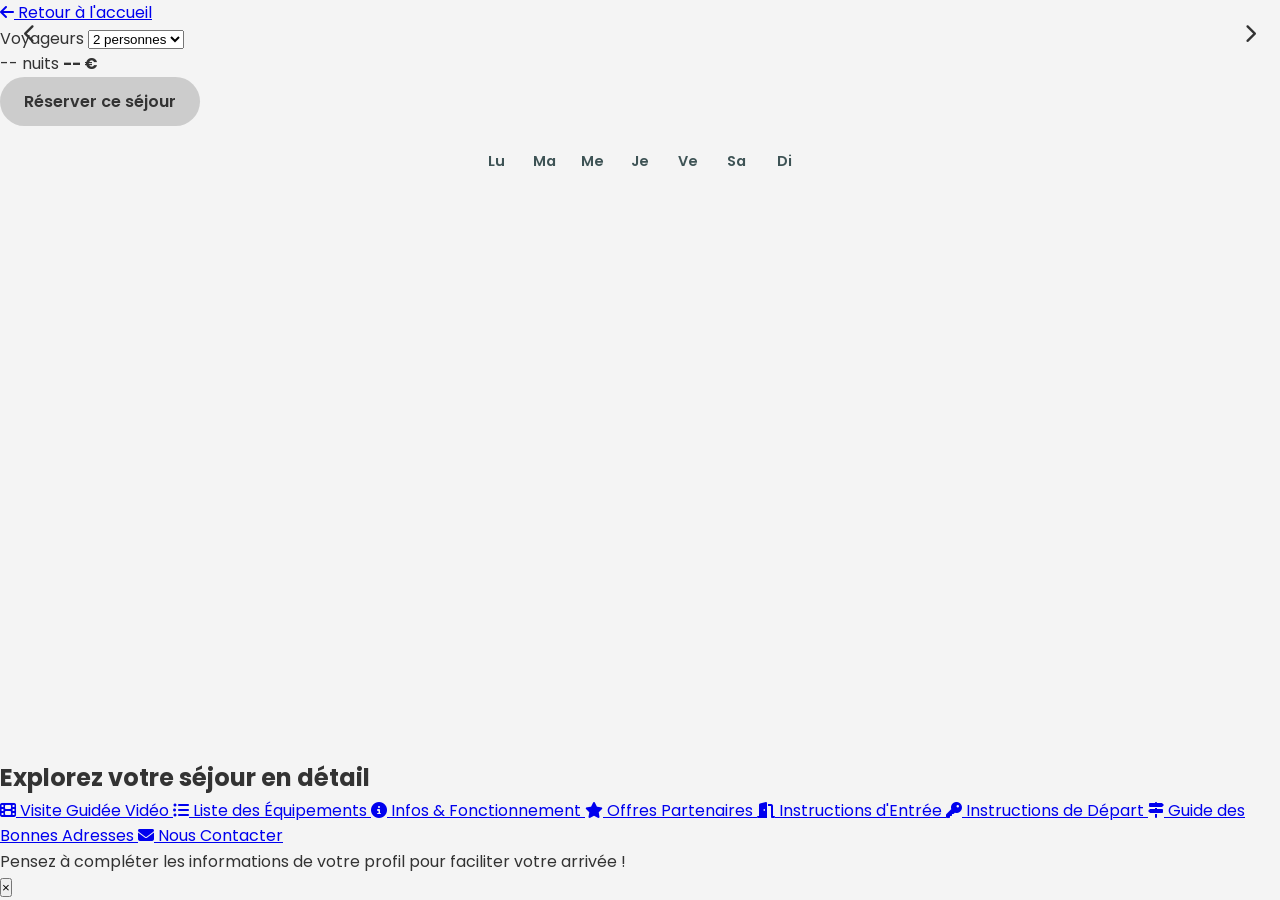
==== experience.html @ 377f65e4 "Avancement Double pages" ====
<!DOCTYPE html>
<html lang="fr">
  <head>
    <meta charset="UTF-8" />
    <meta name="viewport" content="width=device-width, initial-scale=1.0" />
    <title>Mon Bungalow | Découvrez l'Expérience & Réservez</title>
    <meta
      name="description"
      content="Explorez notre bungalow en détail, consultez les disponibilités sur notre calendrier interactif et réservez votre séjour de rêve en Guadeloupe."
    />
    <link rel="preconnect" href="https://fonts.googleapis.com" />
    <link rel="preconnect" href="https://fonts.gstatic.com" crossorigin />
    <link
      href="https://fonts.googleapis.com/css2?family=Poppins:wght@300;400;600;700&display=swap"
      rel="stylesheet"
    />
    <link
      rel="stylesheet"
      href="https://cdnjs.cloudflare.com/ajax/libs/font-awesome/6.5.2/css/all.min.css"
    />
    <link rel="stylesheet" href="assets/css/main.css" />
  </head>
  <body class="is-transitioning is-entering">
    <header class="experience-header">
      <div class="container">
        <a href="index.html" class="back-to-home-link"
          ><i class="fas fa-arrow-left"></i> Retour à l'accueil</a
        >
        <div class="booking-controls">
          <div class="booking-details">
            <div class="booking-details__group">
              <label for="occupants">Voyageurs</label>
              <select name="occupants" id="occupants">
                <option value="1">1 personne</option>
                <option value="2" selected>2 personnes</option>
                <option value="3">3 personnes</option>
                <option value="4">4 personnes</option>
              </select>
            </div>
          </div>
          <div class="price-summary">
            <span id="price-summary-nights">-- nuits</span>
            <strong id="price-summary-total">-- €</strong>
          </div>
          <button id="confirm-booking-btn" class="button-primary" disabled>
            Réserver ce séjour
          </button>
        </div>

        <!-- Cette bannière s'affichera si l'utilisateur EST connecté -->
        <div id="welcome-banner" class="welcome-banner">
          <!-- Le contenu (nom, dates) sera injecté ici par le JS -->
        </div>

        <!-- NOUVEAU : Conteneur pour les boutons de connexion/déconnexion/profil -->
        <div id="auth-controls-container" class="auth-controls">
          <!-- Les boutons seront injectés ici par le JS -->
        </div>
      </div>
    </header>

    <main class="page-section">
      <div class="container">
        <div id="calendar-wrapper" class="calendar-wrapper">
          <div class="calendar-main-controls">
            <button id="prev-month-btn" aria-label="Mois précédent">
              <i class="fas fa-chevron-left"></i>
            </button>
            <button id="next-month-btn" aria-label="Mois suivant">
              <i class="fas fa-chevron-right"></i>
            </button>
          </div>

          <div id="calendar-instance-1" class="calendar-instance">
            <h3 id="month-year-1" class="calendar-instance__title"></h3>
            <div class="calendar-grid calendar-header">
              <div>Lu</div>
              <div>Ma</div>
              <div>Me</div>
              <div>Je</div>
              <div>Ve</div>
              <div>Sa</div>
              <div>Di</div>
            </div>
            <div id="dates-grid-1" class="calendar-grid"></div>
          </div>

          <div id="calendar-instance-2" class="calendar-instance">
            <h3 id="month-year-2" class="calendar-instance__title"></h3>
            <div class="calendar-grid calendar-header">
              <div>Lu</div>
              <div>Ma</div>
              <div>Me</div>
              <div>Je</div>
              <div>Ve</div>
              <div>Sa</div>
              <div>Di</div>
            </div>
            <div id="dates-grid-2" class="calendar-grid"></div>
          </div>
        </div>
      </div>
    </main>

    <section id="experience-hub" class="page-section">
      <div class="container">
        <h2 class="hub-title">Explorez votre séjour en détail</h2>
        <div class="hub-grid">
          <a href="#apercu" class="hub-button">
            <i class="fas fa-film"></i>
            <span>Visite Guidée Vidéo</span>
          </a>
          <a href="#equipements" class="hub-button">
            <i class="fas fa-list-ul"></i>
            <span>Liste des Équipements</span>
          </a>
          <a href="#fonctionnement" class="hub-button">
            <i class="fas fa-info-circle"></i>
            <span>Infos & Fonctionnement</span>
          </a>

          <!-- CONTENU PROTÉGÉ -->
          <a
            href="#offres-partenaires"
            class="hub-button"
            data-protected="true"
          >
            <i class="fas fa-star"></i>
            <span>Offres Partenaires</span>
          </a>
          <a
            href="#instructions-entree"
            class="hub-button"
            data-protected="true"
          >
            <i class="fas fa-door-open"></i>
            <span>Instructions d'Entrée</span>
          </a>
          <a
            href="#instructions-sortie"
            class="hub-button"
            data-protected="true"
          >
            <i class="fas fa-key"></i>
            <span>Instructions de Départ</span>
          </a>
          <!-- FIN DU CONTENU PROTÉGÉ -->

          <a href="#guide" class="hub-button">
            <i class="fas fa-map-signs"></i>
            <span>Guide des Bonnes Adresses</span>
          </a>
          <a href="#contact" class="hub-button">
            <i class="fas fa-envelope"></i>
            <span>Nous Contacter</span>
          </a>
        </div>
      </div>
    </section>

    <!-- Modale de la Visite Guidée -->
    <div id="video-tour-modal" class="modal-overlay">
      <div class="media-focus-container">
        <button
          class="global-overlay-close-btn"
          aria-label="Fermer tous les overlays"
        >
          <i class="fas fa-power-off"></i>
        </button>
        <button id="tour-close-btn" class="modal-close-btn">&times;</button>

        <div class="video-wrapper">
          <video
            id="opening-video"
            class="video-tour-player"
            src="assets/videos/OpeningVideo.mp4"
            muted
            playsinline
          ></video>
          <video
            id="main-tour-video"
            class="video-tour-player"
            src="assets/videos/PresentationVideo.mp4"
            loop
            muted
            playsinline
          ></video>

          <div class="video-progress-bar">
            <div
              id="video-progress-bar-fill"
              class="video-progress-bar__fill"
            ></div>
          </div>
        </div>

        <div id="tour-description-panel" class="description-showcase is-hidden">
          <div
            id="tour-scene-indicator"
            class="description-showcase__indicator"
          ></div>

          <div class="description-showcase__content">
            <h3 id="tour-scene-title" class="description-showcase__title"></h3>
            <p
              id="tour-scene-description"
              class="description-showcase__description"
            ></p>
            <button id="open-focus-gallery-btn" class="button-secondary">
              <i class="fas fa-camera"></i> Voir les photos
            </button>
          </div>

          <div class="description-showcase__nav">
            <button id="tour-prev-scene-btn" class="button-secondary">
              <i class="fas fa-arrow-left"></i> Précédent
            </button>
            <button id="tour-next-scene-btn" class="button-secondary">
              Suivant <i class="fas fa-arrow-right"></i>
            </button>
          </div>

          <div class="description-showcase__footer">
            <button id="tour-continue-btn" class="button-primary">
              Continuer la visite
            </button>
          </div>
        </div>

        <div class="media-controls">
          <button id="tour-play-pause-btn" class="play-pause-btn">
            <i class="fas fa-play"></i>
          </button>
          <div class="controls-divider"></div>
          <button
            id="tour-skip-btn"
            class="control-btn"
            aria-label="Afficher la description"
          >
            <i class="fas fa-fast-forward"></i><span>Passer</span>
          </button>
          <button
            id="tour-speed-btn"
            class="control-btn"
            aria-label="Changer la vitesse"
          >
            <i class="fas fa-tachometer-alt"></i><span>x1</span>
          </button>
        </div>
      </div>
    </div>

    <!-- Modale des équipements -->
    <div id="equipment-modal" class="modal-overlay">
      <div class="modal-container">
        <header class="modal-header">
          <h3>Équipements du Bungalow</h3>
          <button
            id="close-equipment-modal-btn"
            class="modal-close-btn"
            aria-label="Fermer la fenêtre"
          >
            &times;
          </button>
        </header>
        <div id="equipment-list-content" class="modal-content">
          <p>Chargement de la liste...</p>
        </div>
      </div>
    </div>

    <!-- Modale de Focus Média -->
    <div id="media-focus-modal" class="modal-overlay">
      <div class="media-focus-container">
        <button
          class="global-overlay-close-btn"
          aria-label="Fermer tous les overlays"
        >
          <i class="fas fa-power-off"></i>
        </button>
        <button id="media-focus-close-btn" class="modal-close-btn">
          &times;
        </button>
        <div id="media-focus-content" class="media-content">
          <!-- Le média (image ou texte) sera injecté ici par le JS -->
        </div>
        <div class="media-controls">
          <button id="toggle-details-btn" class="control-btn">
            <i class="fas fa-info-circle"></i> <span>Détails</span>
          </button>
          <div id="media-focus-thumbnails" class="thumbnail-grid">
            <!-- Les miniatures seront injectées ici par le JS -->
          </div>
        </div>
      </div>
    </div>

    <!-- Modale de Connexion -->
    <div id="login-modal" class="modal-overlay">
      <div class="modal-container">
        <header class="modal-header">
          <h3>Connexion à votre espace</h3>
          <button
            id="close-login-modal-btn"
            class="modal-close-btn"
            aria-label="Fermer la fenêtre"
          >
            &times;
          </button>
        </header>
        <div class="modal-content" style="padding: 1.5rem 2rem">
          <form id="login-form">
            <div class="form-group">
              <label for="username">Identifiant</label>
              <input
                type="text"
                id="username"
                name="username"
                required
                autocomplete="username"
              />
            </div>
            <div class="form-group">
              <label for="password">Mot de passe</label>
              <input
                type="password"
                id="password"
                name="password"
                required
                autocomplete="current-password"
              />
            </div>
            <p id="login-error-msg" class="login-error"></p>
            <button type="submit" class="button-primary" style="width: 100%">
              Se connecter
            </button>
          </form>
        </div>
      </div>
    </div>

    <!-- NOUVEAU : Modale de Contenu Générique -->
    <div id="content-modal" class="modal-overlay">
      <div class="modal-container">
        <header class="modal-header">
          <h3>Titre du Contenu</h3>
          <button class="modal-close-btn" aria-label="Fermer la fenêtre">
            &times;
          </button>
        </header>
        <div class="modal-content" style="padding: 1rem 1.5rem">
          <!-- Le contenu sera injecté ici par le JS -->
        </div>
      </div>
    </div>

    <script src="assets/js/experience.js" type="module" defer></script>

    <!-- Modale du Profil Utilisateur -->
    <div id="profile-modal" class="modal-overlay">
      <div class="modal-container">
        <header class="modal-header">
          <h3>Votre Espace Personnel</h3>
          <button
            id="close-profile-modal-btn"
            class="modal-close-btn"
            aria-label="Fermer"
          >
            &times;
          </button>
        </header>
        <div class="modal-content" style="padding: 1.5rem 2rem">
          <form id="profile-form">
            <div class="accordion">
              <div class="accordion-item">
                <button type="button" class="accordion-header">
                  <span>Informations Personnelles</span>
                  <i class="fas fa-chevron-down"></i>
                </button>
                <div class="accordion-content">
                  <div class="profile-section">
                    <div class="form-grid">
                      <div class="form-group">
                        <label for="profile-firstname">Prénom</label>
                        <input
                          type="text"
                          id="profile-firstname"
                          name="firstname"
                        />
                      </div>
                      <div class="form-group">
                        <label for="profile-lastname">Nom</label>
                        <input
                          type="text"
                          id="profile-lastname"
                          name="lastname"
                        />
                      </div>
                      <div class="form-group">
                        <label for="profile-email">Email</label>
                        <input type="email" id="profile-email" name="email" />
                      </div>
                      <div class="form-group">
                        <label for="profile-phone">Téléphone</label>
                        <input type="tel" id="profile-phone" name="phone" />
                      </div>
                    </div>
                  </div>
                </div>
              </div>
              <div class="accordion-item">
                <button type="button" class="accordion-header">
                  <span>Détails de votre séjour</span>
                  <i class="fas fa-chevron-down"></i>
                </button>
                <div class="accordion-content">
                  <div class="profile-section">
                    <div class="form-grid">
                      <div class="form-group">
                        <label for="profile-duration"
                          >Durée de la location</label
                        >
                        <input
                          type="text"
                          id="profile-duration"
                          name="duration"
                          readonly
                        />
                      </div>
                      <div class="form-group form-group-compound">
                        <label for="profile-arrival-date"
                          >Date d'arrivée (choisissez l'heure)</label
                        >
                        <div class="input-group">
                          <input
                            type="text"
                            id="profile-arrival-date"
                            name="arrival-date"
                            readonly
                          />
                          <select id="profile-arrival-time" name="arrival-time">
                            <option value="">--:--</option>
                            <option value="15:00">15:00</option>
                            <option value="16:00">16:00</option>
                            <option value="17:00">17:00</option>
                            <option value="18:00">18:00</option>
                          </select>
                        </div>
                      </div>
                      <div class="form-group form-group-compound">
                        <label for="profile-departure-date"
                          >Départ au plus tard le (choisissez l'heure)</label
                        >
                        <div class="input-group">
                          <input
                            type="text"
                            id="profile-departure-date"
                            name="departure-date"
                            readonly
                          />
                          <select
                            id="profile-departure-time"
                            name="departure-time"
                          >
                            <option value="09:00">09:00</option>
                            <option value="10:00">10:00</option>
                            <option value="11:00" selected>11:00</option>
                          </select>
                        </div>
                      </div>
                    </div>
                  </div>
                </div>
              </div>
            </div>
            <div class="profile-actions">
              <button type="submit" class="button-primary">
                Enregistrer les modifications
              </button>
            </div>
          </form>
        </div>
      </div>
    </div>

    <!-- NOUVEAU : Pop-up de notification pour informations manquantes -->
    <div id="info-notification-popup" class="info-popup">
      <p>
        Pensez à compléter les informations de votre profil pour faciliter votre
        arrivée !
      </p>
      <button id="close-notification-popup-btn" class="popup-close-btn">
        &times;
      </button>
    </div>
  </body>
</html>
---- assets/css/main.css ----
/* ====================================================== */
/* FICHIER CSS PRINCIPAL - IMPORTE TOUS LES MODULES       */
/* ====================================================== */
/* Ce fichier ne contient aucun style. Il sert uniquement
   à importer les modules CSS dans le bon ordre.
*/

/* 1. Variables et polices globales. Doit être en premier. */
@import url("variables.css");
@import url("https://fonts.googleapis.com/css2?family=Poppins:wght@300;400;600;700&display=swap");

/* 2. Reset et styles de base */
@import url("base.css");

/* 3. Styles de la mise en page principale */
@import url("layout/header.css");
@import url("layout/navigation.css");

/* 4. Styles des composants réutilisables */
@import url("components/buttons.css");
@import url("components/calendar.css");
@import url("components/modals.css");
@import url("components/showcase.css");
@import url("components/content.css");
@import url("components/forms.css");
@import url("components/responsive.css");
@import url("components/calendar-theme.css");
@import url("components/rotate-device.css");
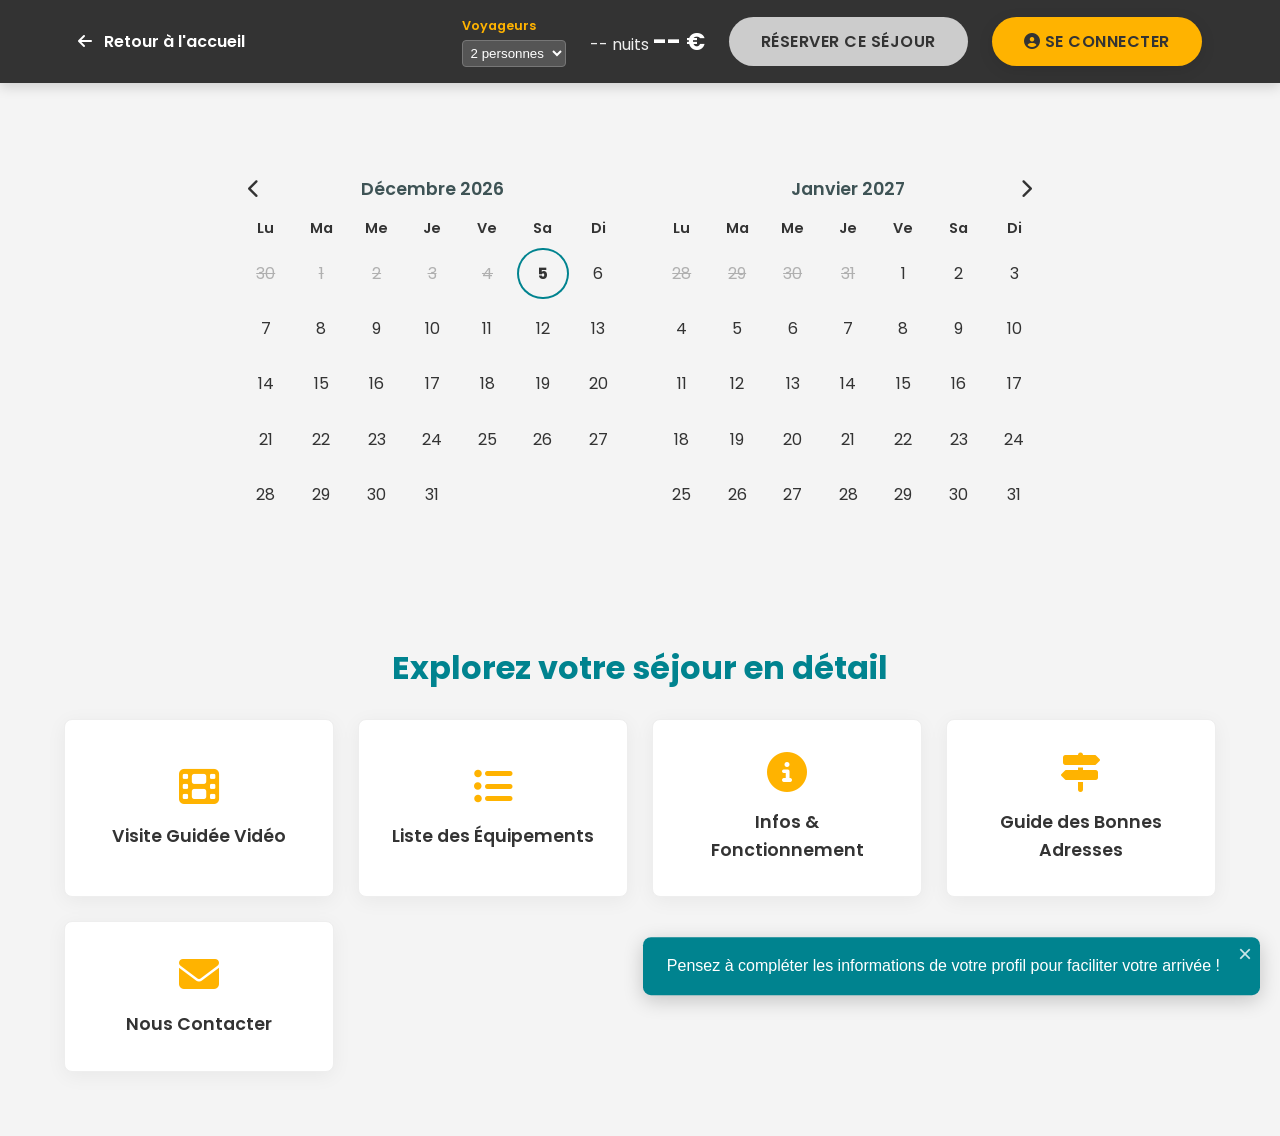
==== commit 04d4d3ba: "Add files via upload" ====
--- a/experience.html
+++ b/experience.html
@@ -144,6 +144,15 @@
             <i class="fas fa-key"></i>
             <span>Instructions de Départ</span>
           </a>
+          <a
+            href="#etat-des-lieux"
+            class="hub-button"
+            id="hub-inventory-btn"
+            data-protected="true"
+          >
+            <i class="fas fa-clipboard-list"></i>
+            <span>État des Lieux</span>
+          </a>
           <!-- FIN DU CONTENU PROTÉGÉ -->
 
           <a href="#guide" class="hub-button">
@@ -493,5 +502,34 @@
         &times;
       </button>
     </div>
+
+    <div class="inventory-modal" id="inventory-modal" hidden>
+      <div class="inventory-modal-content">
+        <header class="inventory-modal-header">
+          <h2>État des Lieux d'Entrée</h2>
+          <p>Veuillez vérifier chaque élément et signaler toute anomalie.</p>
+          <button
+            class="global-overlay-close-btn"
+            id="close-inventory-modal-btn"
+            aria-label="Fermer l'état des lieux"
+          >
+            &times;
+          </button>
+        </header>
+
+        <main class="inventory-modal-body" id="inventory-list-container">
+          <div class="loading-spinner"></div>
+        </main>
+
+        <footer class="inventory-modal-footer">
+          <button class="btn btn-secondary" id="inventory-save-btn">
+            Sauvegarder et Fermer
+          </button>
+          <button class="btn btn-primary" id="inventory-submit-btn">
+            Valider l'État des Lieux
+          </button>
+        </footer>
+      </div>
+    </div>
   </body>
 </html>
--- a/assets/css/main.css
+++ b/assets/css/main.css
@@ -2,27 +2,32 @@
 /* FICHIER CSS PRINCIPAL - IMPORTE TOUS LES MODULES       */
 /* ====================================================== */
 /* Ce fichier ne contient aucun style. Il sert uniquement
-   à importer les modules CSS dans le bon ordre.
+   à importer les modules CSS dans le bon ordre pour que
+   le navigateur les lise correctement.
 */
 
-/* 1. Variables et polices globales. Doit être en premier. */
+/* 1. Variables globales (doit TOUJOURS être en premier) */
 @import url("variables.css");
-@import url("https://fonts.googleapis.com/css2?family=Poppins:wght@300;400;600;700&display=swap");
 
 /* 2. Reset et styles de base */
 @import url("base.css");
+@import url("components/transitions.css");
 
 /* 3. Styles de la mise en page principale */
-@import url("layout/header.css");
-@import url("layout/navigation.css");
+@import url("layout.css");
 
 /* 4. Styles des composants réutilisables */
-@import url("components/buttons.css");
+@import url("components/hero.css");
+@import url("components/showcase.css");
+@import url("components/guide.css");
+@import url("components/booking.css");
+@import url("components/modal.css");
 @import url("components/calendar.css");
-@import url("components/modals.css");
-@import url("components/showcase.css");
-@import url("components/content.css");
-@import url("components/forms.css");
-@import url("components/responsive.css");
-@import url("components/calendar-theme.css");
-@import url("components/rotate-device.css");
+@import url("components/contact-form.css");
+@import url("components/experience.css");
+@import url("components/tour.css");
+@import url("components/focus-overlay.css");
+@import url("components/equipment-modal.css");
+@import url("components/login-modal.css");
+@import url("components/profile-modal.css");
+@import url("components/inventory.css");
